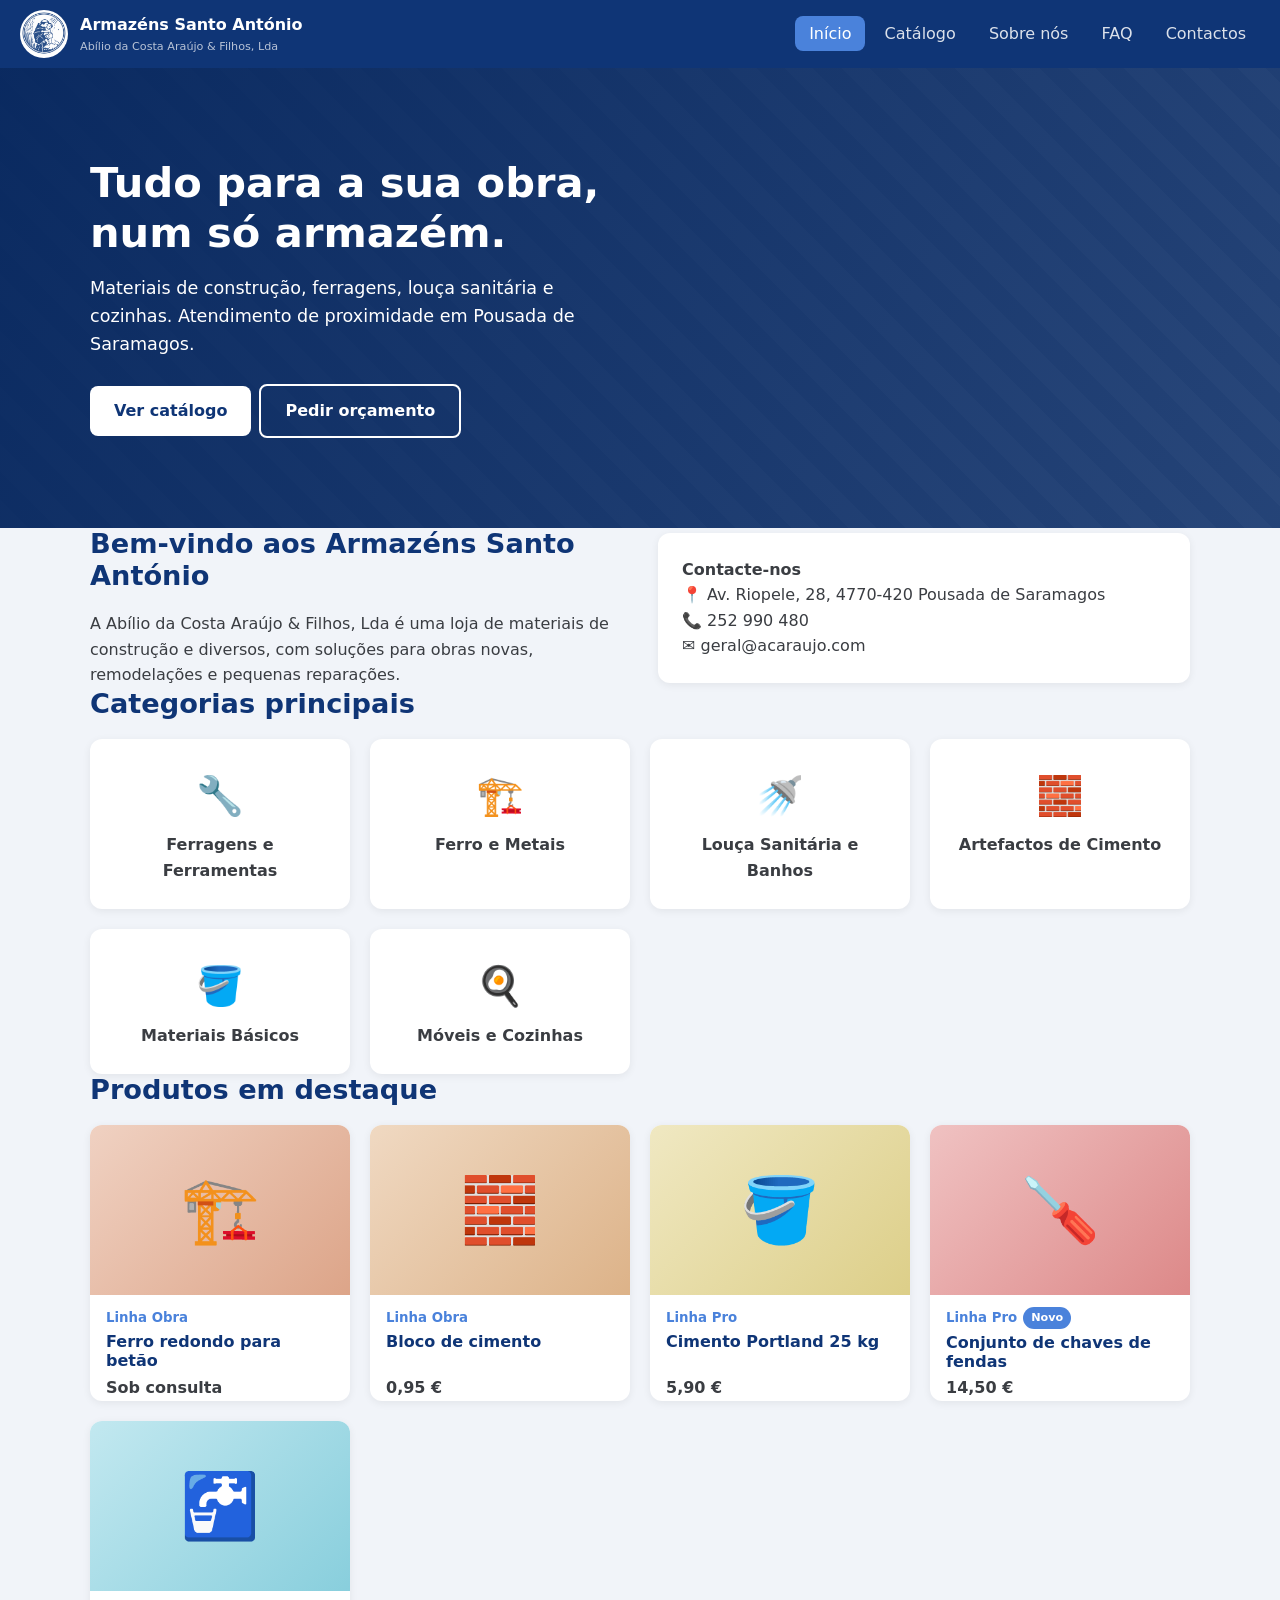
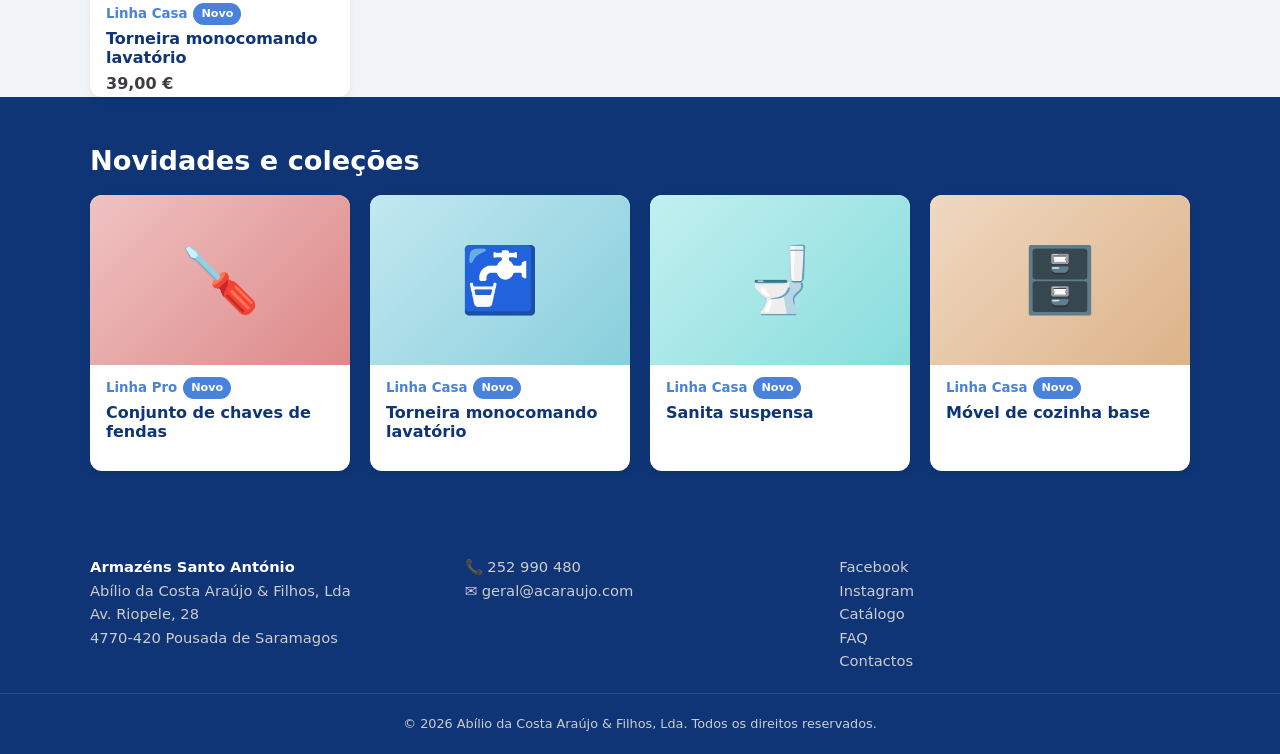
==== index.html @ 77e22154 "Initial commit" ====
<!DOCTYPE html>
<html lang="pt-PT">
<head>
<meta charset="UTF-8">
<meta name="viewport" content="width=device-width, initial-scale=1">
<title>Armazéns Santo António – Abílio da Costa Araújo & Filhos, Lda</title>
<meta name="description" content="Materiais de construção, ferragens, louça sanitária, cozinhas e muito mais em Pousada de Saramagos.">
<link rel="icon" href="logo.png">
<link rel="stylesheet" href="style.css">
</head>
<body>
<header class="top">
  <a class="logo" href="#/"><img src="logo.png" alt="Logotipo Armazéns Santo António"><div>Armazéns Santo António<small>Abílio da Costa Araújo & Filhos, Lda</small></div></a>
  <button id="burger" aria-label="Menu">☰</button>
  <nav id="nav">
    <a href="#/" data-r="">Início</a>
    <a href="#/catalogo" data-r="catalogo">Catálogo</a>
    <a href="#/sobre" data-r="sobre">Sobre nós</a>
    <a href="#/faq" data-r="faq">FAQ</a>
    <a href="#/contactos" data-r="contactos">Contactos</a>
  </nav>
</header>
<main id="app"></main>
<footer>
  <div class="wrap foot">
    <div><b>Armazéns Santo António</b><br>Abílio da Costa Araújo & Filhos, Lda<br>Av. Riopele, 28<br>4770-420 Pousada de Saramagos</div>
    <div>📞 <a href="tel:+351252990480">252 990 480</a><br>✉️ <a href="mailto:geral@acaraujo.com">geral@acaraujo.com</a></div>
    <div><a href="https://www.facebook.com/armazens.stoantonio/" target="_blank" rel="noopener">Facebook</a><br><a href="https://www.instagram.com/armazensstoantonio/" target="_blank" rel="noopener">Instagram</a><br><a href="#/catalogo">Catálogo</a><br><a href="#/faq">FAQ</a><br><a href="#/contactos">Contactos</a></div>
  </div>
  <p class="copy">© <span id="y"></span> Abílio da Costa Araújo & Filhos, Lda. Todos os direitos reservados.</p>
</footer>
<script src="script.js"></script>
</body>
</html>
---- style.css ----
:root{--o:hwb(217 29% 14%);--od:hsl(218, 84%, 27%);--k:hsl(218, 78%, 26%);--g:#f1f4f9;--w:#fff;--t:#3a3d42;--r:12px}
*{box-sizing:border-box;margin:0}
body{font:16px/1.6 system-ui,-apple-system,"Segoe UI",Roboto,sans-serif;color:var(--t);background:var(--g)}
a{color:inherit;text-decoration:none}
.wrap{max-width:1140px;margin:auto;padding:0 20px}
h1,h2,h3{color:var(--k);line-height:1.2}
h2{font-size:1.7rem;margin-bottom:18px}
section{padding:48px 0}
.top{position:sticky;top:0;z-index:9;background:var(--k);color:#fff;display:flex;align-items:center;justify-content:space-between;padding:10px 20px;flex-wrap:wrap}
.logo{display:flex;gap:12px;align-items:center;font-weight:700}
.logo img{background:#fff;width:48px;height:48px;border-radius:50%;padding:2px}
.logo small{display:block;font-weight:400;font-size:.7rem;opacity:.7}
nav a{padding:8px 14px;border-radius:8px;opacity:.85}
nav a:hover,nav a.on{background:var(--o);opacity:1}
#burger{display:none;background:none;border:0;color:#fff;font-size:1.6rem}
.hero{background:linear-gradient(120deg,rgba(5,37,92,.94),rgba(5,37,92,.6)),repeating-linear-gradient(45deg,#5f7ba8 0 20px,#5471a0 20px 40px);color:#fff;padding:90px 0}
.hero h1{color:#fff;font-size:2.6rem;max-width:620px}
.hero p{max-width:540px;margin:16px 0 26px;font-size:1.1rem}
.btn{display:inline-block;background:var(--o);color:#fff;padding:12px 24px;border-radius:8px;border:0;font:inherit;font-weight:600;cursor:pointer}
.btn:hover{background:#0a3a8a}
.hero .btn{background:#fff;color:var(--k)}.hero .btn.ghost{background:transparent;color:#fff}
.btn.ghost{background:transparent;border:2px solid #fff;margin-left:8px}
.grid{display:grid;gap:20px;grid-template-columns:repeat(auto-fill,minmax(230px,1fr))}
.cats a{background:var(--w);border-radius:var(--r);padding:26px 18px;text-align:center;font-weight:600;box-shadow:0 2px 8px #0001;transition:.2s}
.cats a:hover{transform:translateY(-4px);color:var(--o)}
.cats i{display:block;font-size:2.4rem;font-style:normal;margin-bottom:6px}
.card{background:var(--w);border-radius:var(--r);overflow:hidden;box-shadow:0 2px 8px #0001;display:flex;flex-direction:column;transition:.2s}
.card:hover{transform:translateY(-4px)}
.card>*:not(.ph){padding:0 16px}
.card small{margin-top:12px;color:var(--o);font-weight:600}
.card h3{font-size:1rem;margin:4px 0}
.card b{padding-bottom:16px;margin-top:auto}
.ph{height:170px;display:grid;place-items:center;font-size:4rem;background:linear-gradient(135deg,hsl(var(--h) 60% 85%),hsl(var(--h) 55% 70%))}
.tag{display:inline-block;background:var(--o);color:#fff;font-size:.7rem;padding:2px 8px;border-radius:20px;margin-left:6px;vertical-align:middle}
.band{background:var(--k);color:#fff}.band h2{color:#fff}
.two{display:grid;gap:36px;grid-template-columns:1fr 1fr;align-items:center}
.box{background:var(--w);border-radius:var(--r);padding:24px;box-shadow:0 2px 8px #0001}
.tools{display:flex;gap:10px;flex-wrap:wrap;margin-bottom:22px}
.tools input,.tools select,.form input,.form textarea{padding:10px 12px;border:1px solid #ccc;border-radius:8px;font:inherit;background:#fff}
.tools input[type=search]{flex:1;min-width:200px}
.crumb{margin:20px 0;font-size:.9rem;opacity:.7}
.gal{display:grid;gap:10px}
.gal .ph{height:340px;border-radius:var(--r);font-size:8rem}
.thumbs{display:flex;gap:10px}
.thumbs .ph{height:70px;width:90px;font-size:2rem;border-radius:8px;cursor:pointer;border:3px solid transparent}
.thumbs .ph.on{border-color:var(--o)}
.price{font-size:1.8rem;color:var(--od);font-weight:700;margin:10px 0}
.opts{display:flex;gap:8px;flex-wrap:wrap;margin:8px 0 16px}
.opts button{padding:7px 14px;border:2px solid #ccc;background:#fff;border-radius:8px;cursor:pointer;font:inherit}
.opts button.on{border-color:var(--o);color:var(--od);font-weight:600}
table{width:100%;border-collapse:collapse;margin:12px 0}
td{padding:8px 4px;border-bottom:1px solid #e3e0da}td:first-child{font-weight:600;width:40%}
details{background:var(--w);border-radius:10px;padding:14px 18px;margin-bottom:10px;box-shadow:0 2px 6px #0001}
summary{cursor:pointer;font-weight:600;color:var(--k)}
details p{margin-top:8px}
.form{display:grid;gap:12px}
.note{font-size:.8rem;opacity:.6;margin-top:10px}
footer{background:var(--k);color:#ccc;padding-top:36px;font-size:.92rem}
.foot{display:grid;gap:24px;grid-template-columns:repeat(auto-fit,minmax(220px,1fr))}
.foot b{color:#fff}
.copy{text-align:center;padding:20px;margin-top:20px;border-top:1px solid #ffffff1a;font-size:.8rem}
@media(max-width:760px){
 #burger{display:block}nav{display:none;width:100%}nav.open{display:flex;flex-direction:column}
 .two{grid-template-columns:1fr}.hero h1{font-size:1.9rem}
}

.about-logo{display:block;max-width:300px;width:100%;margin:auto}
.hours td:first-child{width:50%}
.soc a{color:var(--o);font-weight:600}
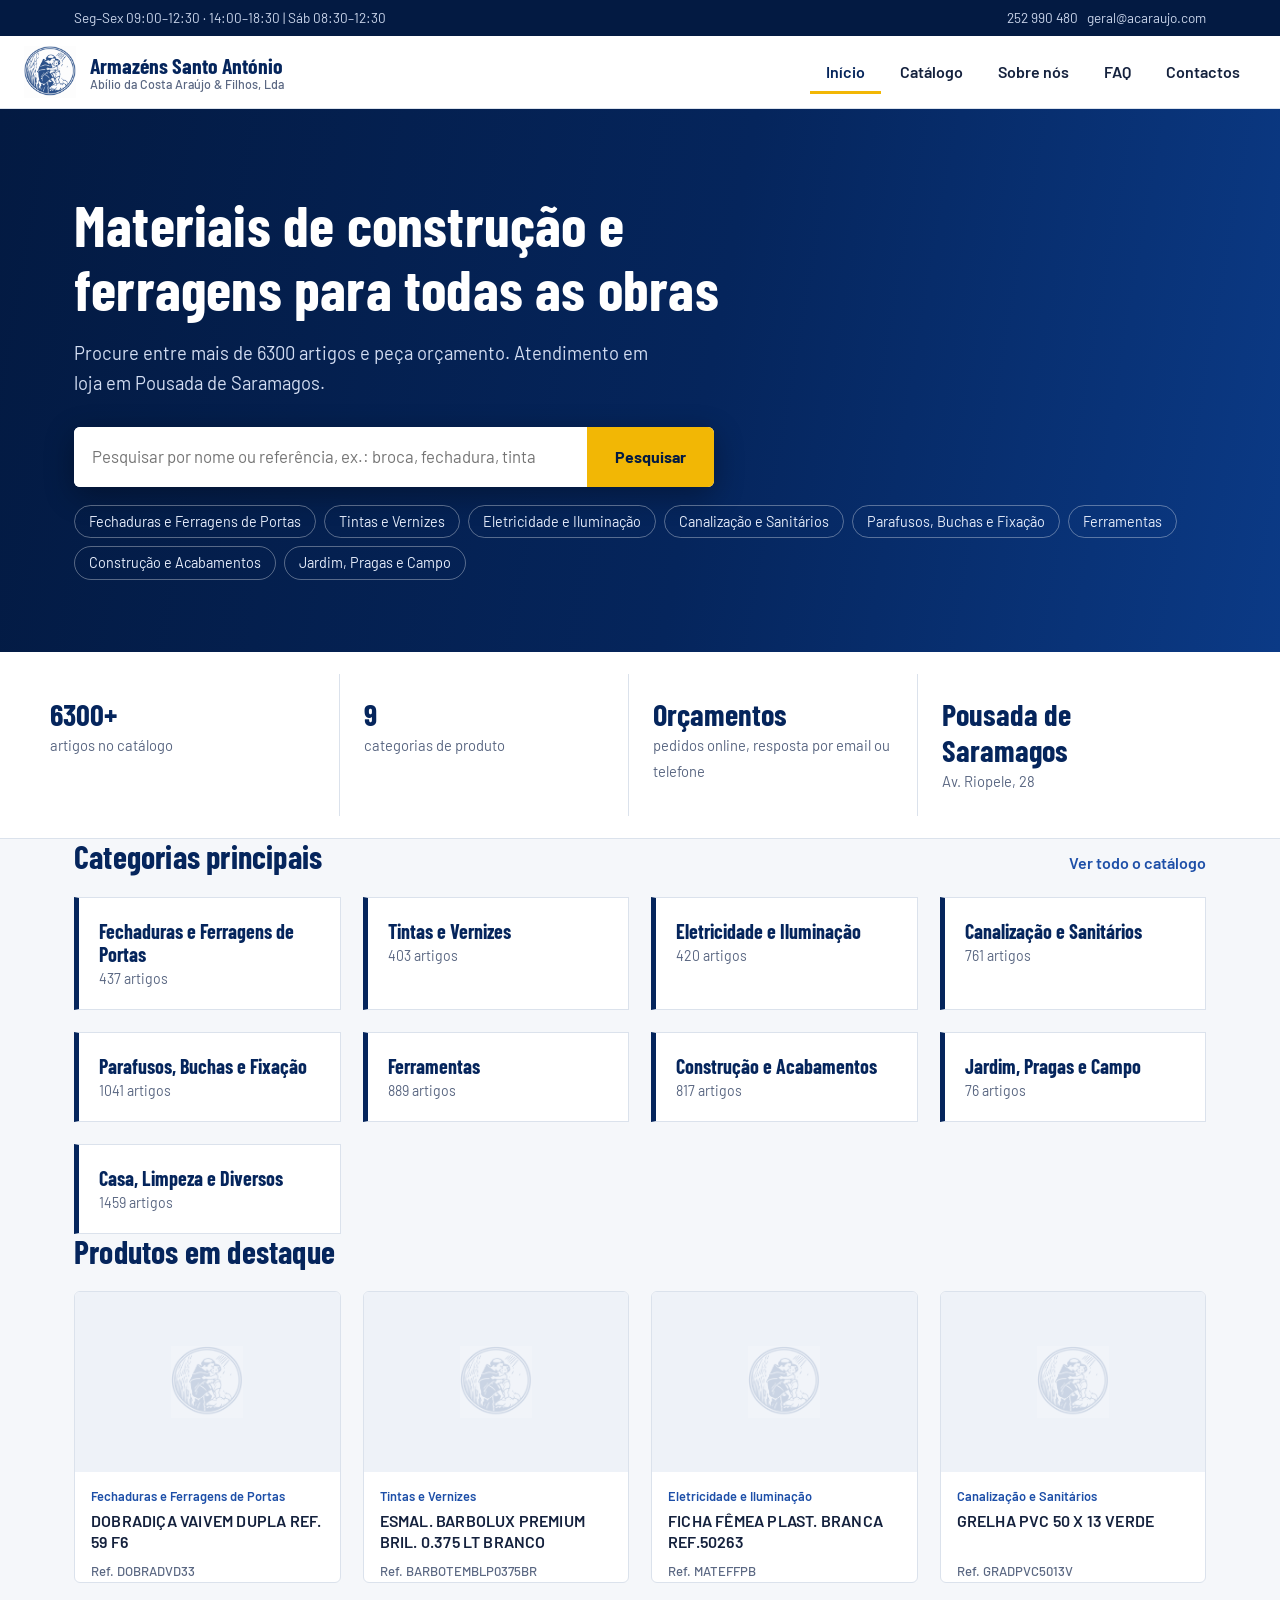
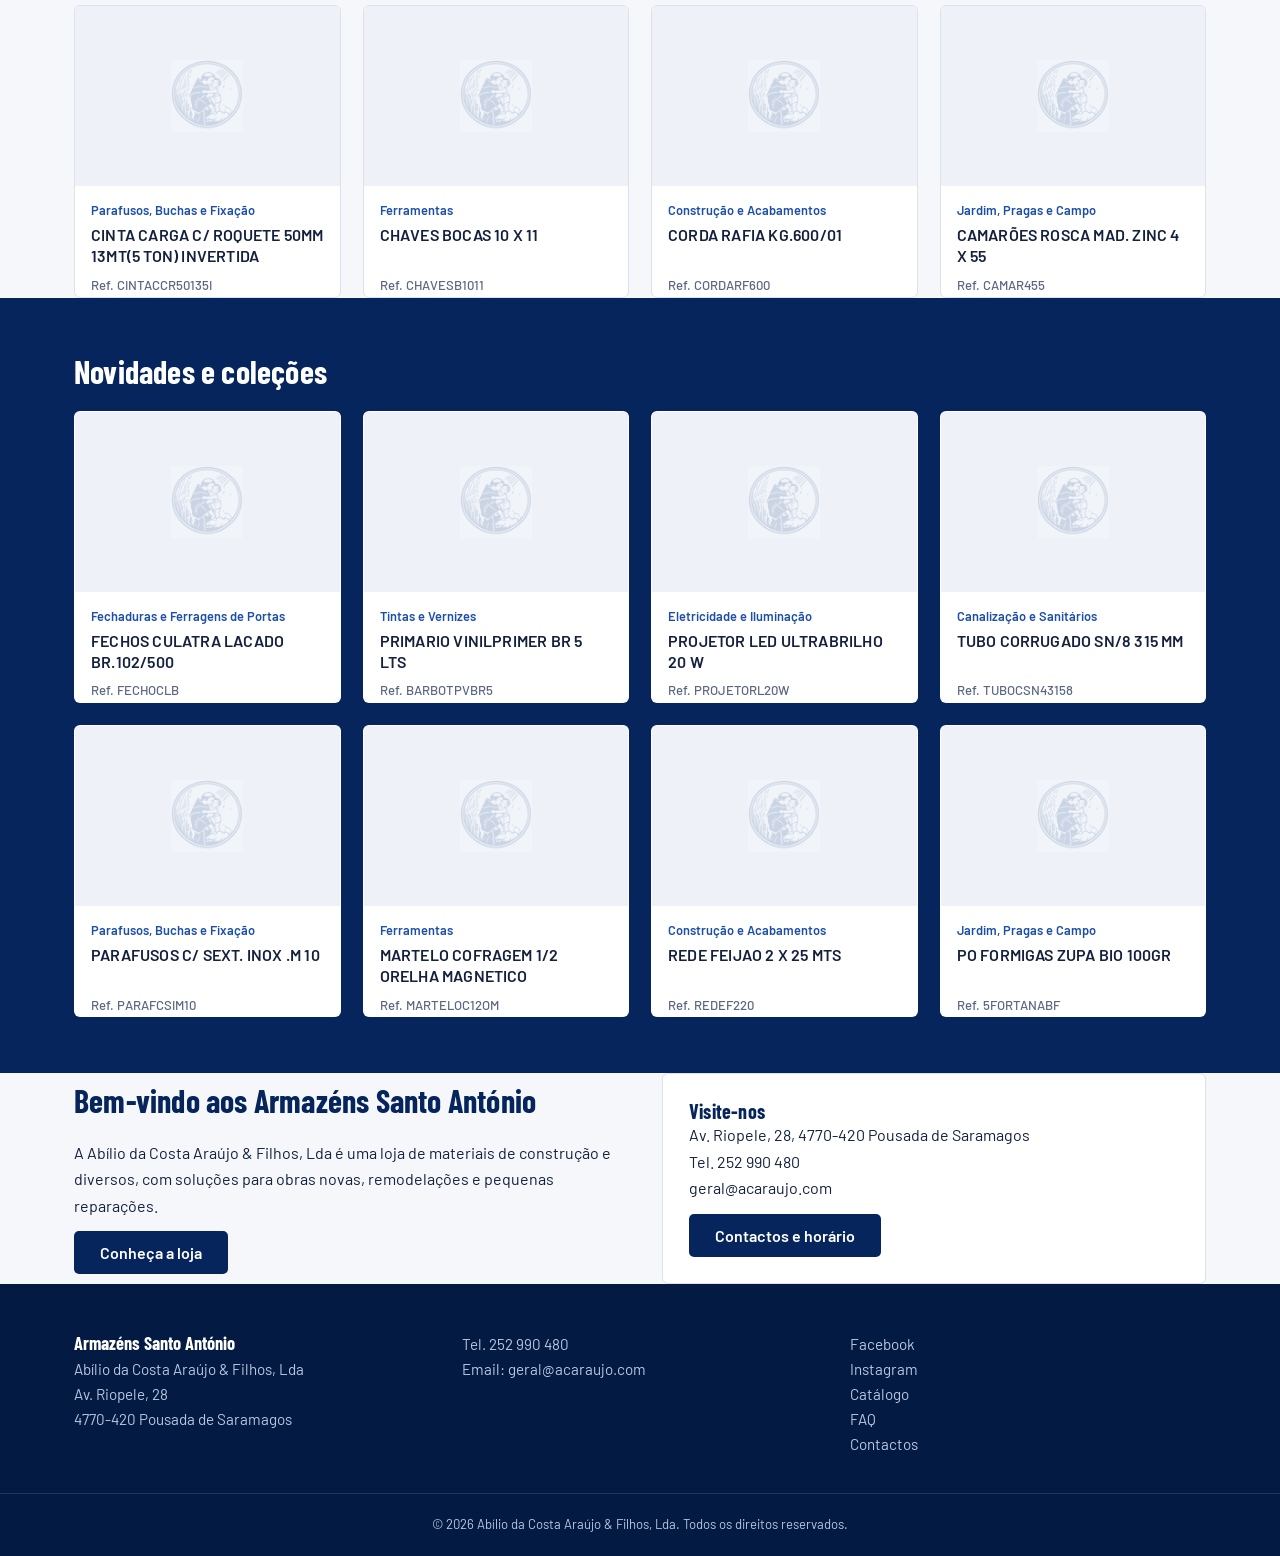
==== commit 284c041d: "v2.0" ====
--- a/index.html
+++ b/index.html
@@ -6,9 +6,12 @@
 <title>Armazéns Santo António – Abílio da Costa Araújo & Filhos, Lda</title>
 <meta name="description" content="Materiais de construção, ferragens, louça sanitária, cozinhas e muito mais em Pousada de Saramagos.">
 <link rel="icon" href="logo.png">
+<link rel="preconnect" href="https://fonts.googleapis.com"><link rel="preconnect" href="https://fonts.gstatic.com" crossorigin>
+<link href="https://fonts.googleapis.com/css2?family=Barlow:wght@400;500;600&family=Barlow+Condensed:wght@600;700&display=swap" rel="stylesheet">
 <link rel="stylesheet" href="style.css">
 </head>
 <body>
+<div class="util"><div class="wrap"><span>Seg–Sex 09:00–12:30 · 14:00–18:30 | Sáb 08:30–12:30</span><span><a href="tel:+351252990480">252 990 480</a> &nbsp; <a href="mailto:geral@acaraujo.com">geral@acaraujo.com</a></span></div></div>
 <header class="top">
   <a class="logo" href="#/"><img src="logo.png" alt="Logotipo Armazéns Santo António"><div>Armazéns Santo António<small>Abílio da Costa Araújo & Filhos, Lda</small></div></a>
   <button id="burger" aria-label="Menu">☰</button>
@@ -24,11 +27,12 @@
 <footer>
   <div class="wrap foot">
     <div><b>Armazéns Santo António</b><br>Abílio da Costa Araújo & Filhos, Lda<br>Av. Riopele, 28<br>4770-420 Pousada de Saramagos</div>
-    <div>📞 <a href="tel:+351252990480">252 990 480</a><br>✉️ <a href="mailto:geral@acaraujo.com">geral@acaraujo.com</a></div>
+    <div>Tel. <a href="tel:+351252990480">252 990 480</a><br>Email: <a href="mailto:geral@acaraujo.com">geral@acaraujo.com</a></div>
     <div><a href="https://www.facebook.com/armazens.stoantonio/" target="_blank" rel="noopener">Facebook</a><br><a href="https://www.instagram.com/armazensstoantonio/" target="_blank" rel="noopener">Instagram</a><br><a href="#/catalogo">Catálogo</a><br><a href="#/faq">FAQ</a><br><a href="#/contactos">Contactos</a></div>
   </div>
   <p class="copy">© <span id="y"></span> Abílio da Costa Araújo & Filhos, Lda. Todos os direitos reservados.</p>
 </footer>
+<script src="produtos.js"></script>
 <script src="script.js"></script>
 </body>
 </html>
--- a/style.css
+++ b/style.css
@@ -1,69 +1,95 @@
-:root{--o:hwb(217 29% 14%);--od:hsl(218, 84%, 27%);--k:hsl(218, 78%, 26%);--g:#f1f4f9;--w:#fff;--t:#3a3d42;--r:12px}
+:root{--navy:#05255c;--deep:#031a42;--blue:#1d4fa8;--ink:#14213d;--mut:#5a6782;--bg:#f5f7fa;--line:#dbe2ec;--acc:#f2b705;--w:#fff;--o:var(--blue);--od:var(--navy);--k:var(--navy);--t:var(--ink)}
 *{box-sizing:border-box;margin:0}
-body{font:16px/1.6 system-ui,-apple-system,"Segoe UI",Roboto,sans-serif;color:var(--t);background:var(--g)}
+html{scroll-behavior:smooth}
+body{font:16px/1.65 "Barlow",system-ui,sans-serif;color:var(--ink);background:var(--bg)}
 a{color:inherit;text-decoration:none}
-.wrap{max-width:1140px;margin:auto;padding:0 20px}
-h1,h2,h3{color:var(--k);line-height:1.2}
-h2{font-size:1.7rem;margin-bottom:18px}
-section{padding:48px 0}
-.top{position:sticky;top:0;z-index:9;background:var(--k);color:#fff;display:flex;align-items:center;justify-content:space-between;padding:10px 20px;flex-wrap:wrap}
-.logo{display:flex;gap:12px;align-items:center;font-weight:700}
-.logo img{background:#fff;width:48px;height:48px;border-radius:50%;padding:2px}
-.logo small{display:block;font-weight:400;font-size:.7rem;opacity:.7}
-nav a{padding:8px 14px;border-radius:8px;opacity:.85}
-nav a:hover,nav a.on{background:var(--o);opacity:1}
-#burger{display:none;background:none;border:0;color:#fff;font-size:1.6rem}
-.hero{background:linear-gradient(120deg,rgba(5,37,92,.94),rgba(5,37,92,.6)),repeating-linear-gradient(45deg,#5f7ba8 0 20px,#5471a0 20px 40px);color:#fff;padding:90px 0}
-.hero h1{color:#fff;font-size:2.6rem;max-width:620px}
-.hero p{max-width:540px;margin:16px 0 26px;font-size:1.1rem}
-.btn{display:inline-block;background:var(--o);color:#fff;padding:12px 24px;border-radius:8px;border:0;font:inherit;font-weight:600;cursor:pointer}
-.btn:hover{background:#0a3a8a}
-.hero .btn{background:#fff;color:var(--k)}.hero .btn.ghost{background:transparent;color:#fff}
-.btn.ghost{background:transparent;border:2px solid #fff;margin-left:8px}
-.grid{display:grid;gap:20px;grid-template-columns:repeat(auto-fill,minmax(230px,1fr))}
-.cats a{background:var(--w);border-radius:var(--r);padding:26px 18px;text-align:center;font-weight:600;box-shadow:0 2px 8px #0001;transition:.2s}
-.cats a:hover{transform:translateY(-4px);color:var(--o)}
-.cats i{display:block;font-size:2.4rem;font-style:normal;margin-bottom:6px}
-.card{background:var(--w);border-radius:var(--r);overflow:hidden;box-shadow:0 2px 8px #0001;display:flex;flex-direction:column;transition:.2s}
-.card:hover{transform:translateY(-4px)}
+:focus-visible{outline:3px solid var(--acc);outline-offset:2px}
+h1,h2,h3{font-family:"Barlow Condensed","Barlow",sans-serif;color:var(--navy);line-height:1.1;font-weight:700;letter-spacing:.2px}
+h1{font-size:2.4rem}h2{font-size:2rem;margin-bottom:22px}h3{font-size:1.25rem}
+.wrap{max-width:1180px;margin:auto;padding:0 24px}
+section{padding:56px 0}
+.util{background:var(--deep);color:#c9d4ea;font-size:.85rem}
+.util .wrap{display:flex;justify-content:space-between;gap:16px;padding-top:7px;padding-bottom:7px;flex-wrap:wrap}
+.util a:hover{color:#fff}
+.top{position:sticky;top:0;z-index:9;background:var(--w);border-bottom:1px solid var(--line);display:flex;align-items:center;justify-content:space-between;padding:10px 24px;flex-wrap:wrap}
+.logo{display:flex;gap:14px;align-items:center;color:var(--navy);font:700 1.35rem/1.1 "Barlow Condensed",sans-serif}
+.logo img{width:52px;height:52px}
+.logo small{display:block;font:500 .78rem "Barlow",sans-serif;color:var(--mut)}
+nav a{padding:10px 16px;font-weight:600;color:var(--ink);border-bottom:3px solid transparent}
+nav a:hover{color:var(--blue)}nav a.on{border-color:var(--acc);color:var(--navy)}
+#burger{display:none;background:none;border:1px solid var(--line);border-radius:6px;font-size:1.4rem;padding:2px 10px;color:var(--navy)}
+.hero{background:linear-gradient(100deg,var(--deep) 0,var(--navy) 55%,#0b3a86);color:#fff;padding:84px 0 72px}
+.hero h1{color:#fff;font-size:3.6rem;max-width:760px}
+.hero p{max-width:600px;margin:18px 0 28px;font-size:1.15rem;color:#d3ddf2}
+.search{display:flex;max-width:640px;background:#fff;border-radius:6px;overflow:hidden;box-shadow:0 8px 30px #0005}
+.search input{flex:1;border:0;padding:16px 18px;font:inherit;font-size:1.05rem;min-width:0}
+.search button{border:0;background:var(--acc);color:var(--deep);font:700 1rem "Barlow";padding:0 28px;cursor:pointer}
+.search button:hover{background:#ffcb2e}
+.chips{display:flex;flex-wrap:wrap;gap:8px;margin-top:18px}
+.chips a{border:1px solid #ffffff55;border-radius:20px;padding:4px 14px;font-size:.9rem;color:#e6edfb}
+.chips a:hover{background:#fff;color:var(--navy)}
+.btn{display:inline-block;background:var(--navy);color:#fff;padding:12px 26px;border-radius:5px;border:0;font:600 1rem "Barlow";cursor:pointer}
+.btn:hover{background:var(--blue)}
+.btn[disabled]{opacity:.4;cursor:default}
+.facts{background:var(--w);border-bottom:1px solid var(--line)}
+.facts .wrap{display:grid;grid-template-columns:repeat(auto-fit,minmax(220px,1fr));gap:0}
+.facts div{padding:22px 24px;border-left:1px solid var(--line)}
+.facts div:first-child{border-left:0;padding-left:0}
+.facts b{display:block;font:700 1.9rem "Barlow Condensed";color:var(--navy)}
+.facts span{color:var(--mut);font-size:.92rem}
+.grid{display:grid;gap:22px;grid-template-columns:repeat(auto-fill,minmax(240px,1fr))}
+.cats a{background:var(--w);border:1px solid var(--line);border-left:5px solid var(--navy);padding:22px 20px;font:700 1.25rem/1.15 "Barlow Condensed";color:var(--navy)}
+.cats a:hover{border-left-color:var(--acc);background:#fbfcfe}
+.cats small{display:block;font:400 .88rem "Barlow";color:var(--mut);margin-top:4px}
+.card{background:var(--w);border:1px solid var(--line);border-radius:6px;overflow:hidden;display:flex;flex-direction:column}
+.card:hover{border-color:var(--blue);box-shadow:0 6px 18px #05255c1a}
 .card>*:not(.ph){padding:0 16px}
-.card small{margin-top:12px;color:var(--o);font-weight:600}
-.card h3{font-size:1rem;margin:4px 0}
-.card b{padding-bottom:16px;margin-top:auto}
-.ph{height:170px;display:grid;place-items:center;font-size:4rem;background:linear-gradient(135deg,hsl(var(--h) 60% 85%),hsl(var(--h) 55% 70%))}
-.tag{display:inline-block;background:var(--o);color:#fff;font-size:.7rem;padding:2px 8px;border-radius:20px;margin-left:6px;vertical-align:middle}
-.band{background:var(--k);color:#fff}.band h2{color:#fff}
-.two{display:grid;gap:36px;grid-template-columns:1fr 1fr;align-items:center}
-.box{background:var(--w);border-radius:var(--r);padding:24px;box-shadow:0 2px 8px #0001}
-.tools{display:flex;gap:10px;flex-wrap:wrap;margin-bottom:22px}
-.tools input,.tools select,.form input,.form textarea{padding:10px 12px;border:1px solid #ccc;border-radius:8px;font:inherit;background:#fff}
-.tools input[type=search]{flex:1;min-width:200px}
-.crumb{margin:20px 0;font-size:.9rem;opacity:.7}
-.gal{display:grid;gap:10px}
-.gal .ph{height:340px;border-radius:var(--r);font-size:8rem}
-.thumbs{display:flex;gap:10px}
-.thumbs .ph{height:70px;width:90px;font-size:2rem;border-radius:8px;cursor:pointer;border:3px solid transparent}
-.thumbs .ph.on{border-color:var(--o)}
-.price{font-size:1.8rem;color:var(--od);font-weight:700;margin:10px 0}
-.opts{display:flex;gap:8px;flex-wrap:wrap;margin:8px 0 16px}
-.opts button{padding:7px 14px;border:2px solid #ccc;background:#fff;border-radius:8px;cursor:pointer;font:inherit}
-.opts button.on{border-color:var(--o);color:var(--od);font-weight:600}
-table{width:100%;border-collapse:collapse;margin:12px 0}
-td{padding:8px 4px;border-bottom:1px solid #e3e0da}td:first-child{font-weight:600;width:40%}
-details{background:var(--w);border-radius:10px;padding:14px 18px;margin-bottom:10px;box-shadow:0 2px 6px #0001}
-summary{cursor:pointer;font-weight:600;color:var(--k)}
-details p{margin-top:8px}
+.card small{margin-top:14px;color:var(--blue);font-weight:600;font-size:.8rem}
+.card h3{font:600 1rem/1.3 "Barlow";color:var(--ink);margin:4px 0 8px;word-break:break-word}
+.card b{padding-bottom:16px;margin-top:auto;font-size:.82rem;font-weight:500;color:var(--mut)}
+.ph{position:relative;overflow:hidden;height:180px;display:grid;place-items:center;background:#eef2f8}
+.ph span{display:block;width:72px;height:72px;background:url(logo.png) center/contain no-repeat;opacity:.18}
+.ph img{position:absolute;inset:0;width:100%;height:100%;object-fit:contain;background:#fff}
+.band{background:var(--navy);color:#fff}.band h2{color:#fff}
+.band .card{border-color:transparent}
+.sec-head{display:flex;justify-content:space-between;align-items:baseline;gap:16px}
+.sec-head a{color:var(--blue);font-weight:600}
+.two{display:grid;gap:44px;grid-template-columns:1fr 1fr;align-items:center}
+.two p+p,.two p+h3{margin-top:12px}
+.box{background:var(--w);border:1px solid var(--line);border-radius:6px;padding:26px}
+.shop{display:grid;grid-template-columns:250px 1fr;gap:32px;align-items:start}
+.side{background:var(--w);border:1px solid var(--line);border-radius:6px;padding:16px;position:sticky;top:90px}
+.side h3{margin-bottom:8px}
+.side a{display:flex;justify-content:space-between;padding:8px 10px;border-radius:5px;font-size:.95rem}
+.side a:hover{background:var(--bg)}
+.side a.on{background:var(--navy);color:#fff}
+.side em{font-style:normal;opacity:.6;font-size:.85rem}
+.tools{display:flex;gap:10px;margin-bottom:14px}
+.tools input,.tools select,.form input,.form textarea{padding:11px 13px;border:1px solid #c5cedc;border-radius:5px;font:inherit;background:#fff;color:var(--ink)}
+.tools input[type=search]{flex:1;min-width:0}
+.crumb{margin:24px 0;font-size:.9rem;color:var(--mut)}.crumb a:hover{color:var(--blue)}
+.gal .bigph{height:380px;border:1px solid var(--line);border-radius:6px}
+.gal .bigph span{width:140px;height:140px}
+.price{font:700 1.5rem "Barlow Condensed";color:var(--blue);margin:10px 0 14px}
+table{width:100%;border-collapse:collapse;margin:14px 0 22px}
+td{padding:10px 4px;border-bottom:1px solid var(--line)}td:first-child{font-weight:600;width:40%;color:var(--mut)}
+details{background:var(--w);border:1px solid var(--line);border-radius:6px;padding:16px 20px;margin-bottom:10px}
+summary{cursor:pointer;font-weight:600;color:var(--navy)}details p{margin-top:8px}
 .form{display:grid;gap:12px}
-.note{font-size:.8rem;opacity:.6;margin-top:10px}
-footer{background:var(--k);color:#ccc;padding-top:36px;font-size:.92rem}
-.foot{display:grid;gap:24px;grid-template-columns:repeat(auto-fit,minmax(220px,1fr))}
-.foot b{color:#fff}
-.copy{text-align:center;padding:20px;margin-top:20px;border-top:1px solid #ffffff1a;font-size:.8rem}
-@media(max-width:760px){
+.note{font-size:.82rem;color:var(--mut);margin-top:8px}
+.soc a{color:var(--blue);font-weight:600}
+.about-logo{display:block;max-width:300px;width:100%;margin:auto}
+.pager{display:flex;gap:16px;align-items:center;justify-content:center;margin-top:30px}
+.values{display:grid;gap:28px;grid-template-columns:repeat(auto-fit,minmax(220px,1fr))}
+.values h3{color:var(--acc)}.values p{color:#d3ddf2}
+footer{background:var(--deep);color:#b9c6e0;padding-top:48px;font-size:.95rem}
+.foot{display:grid;gap:32px;grid-template-columns:repeat(auto-fit,minmax(220px,1fr))}
+.foot b{color:#fff;font:700 1.15rem "Barlow Condensed"}
+.foot a:hover{color:#fff}
+.copy{text-align:center;padding:20px;margin-top:36px;border-top:1px solid #ffffff1f;font-size:.82rem}
+@media(max-width:820px){
  #burger{display:block}nav{display:none;width:100%}nav.open{display:flex;flex-direction:column}
- .two{grid-template-columns:1fr}.hero h1{font-size:1.9rem}
+ .two,.shop{grid-template-columns:1fr}.side{position:static}.hero h1{font-size:2.5rem}.hero{padding:56px 0}
+ .facts div{border-left:0;padding-left:0}.tools{flex-wrap:wrap}
 }
-
-.about-logo{display:block;max-width:300px;width:100%;margin:auto}
-.hours td:first-child{width:50%}
-.soc a{color:var(--o);font-weight:600}
+@media(prefers-reduced-motion:reduce){html{scroll-behavior:auto}}
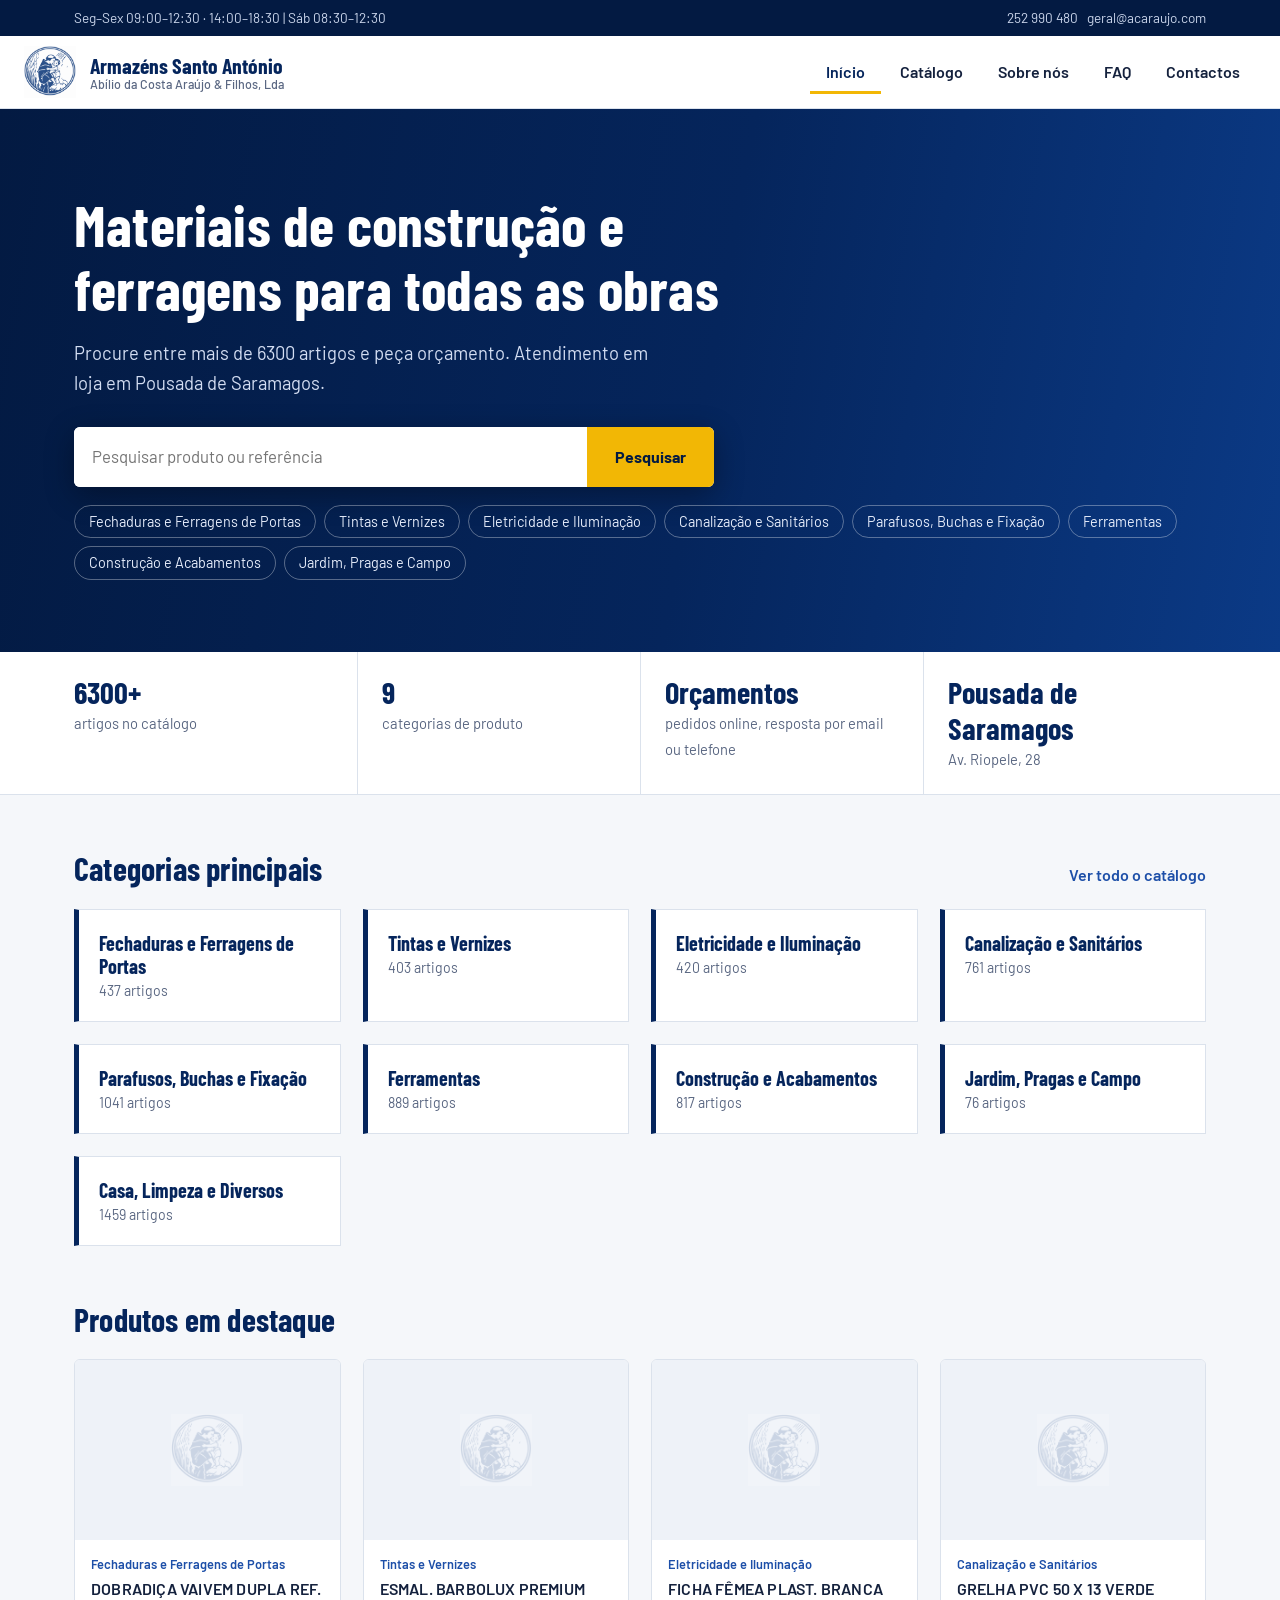
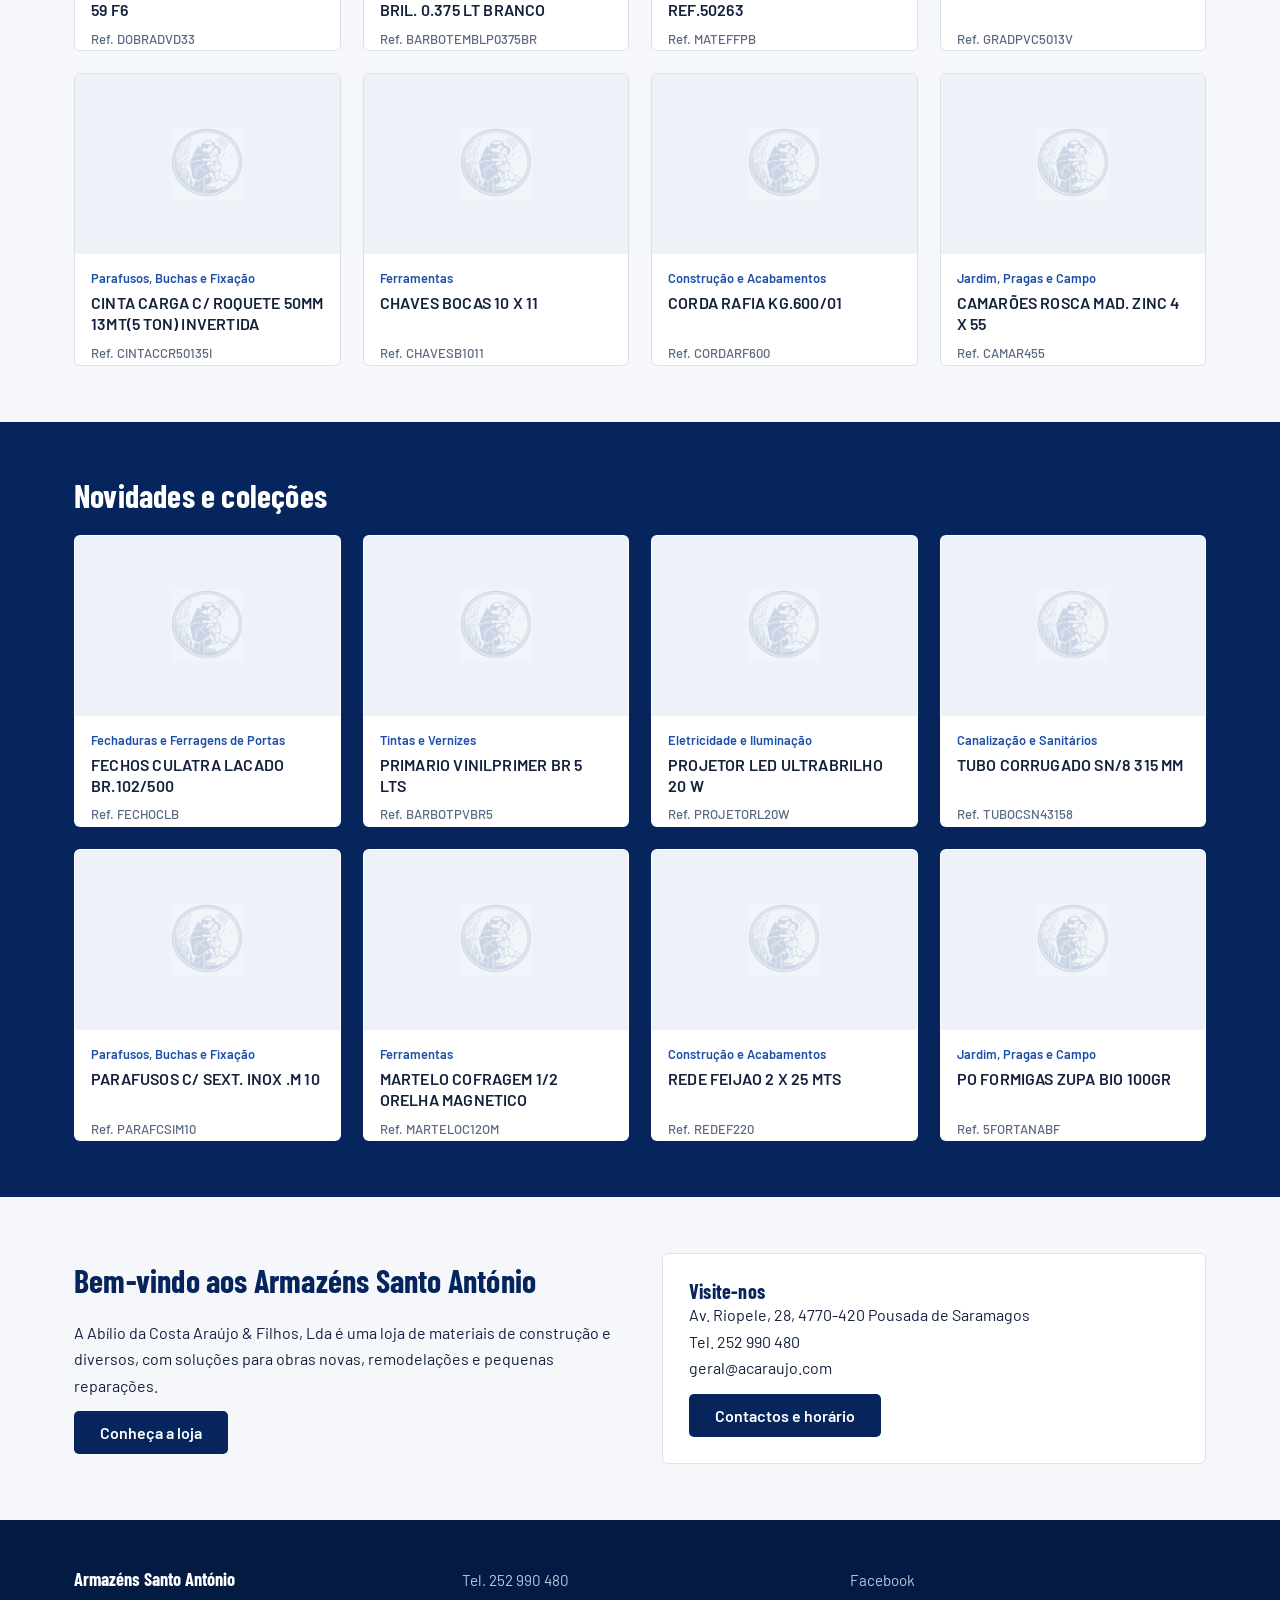
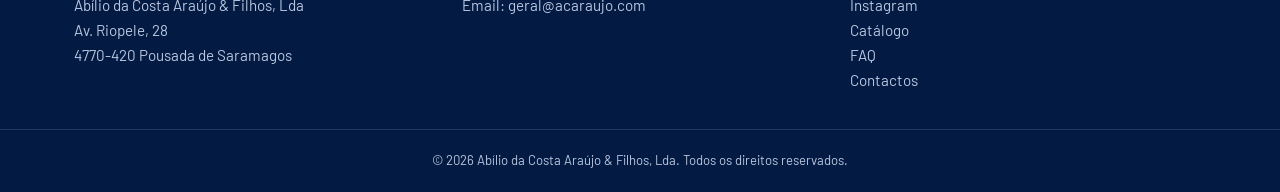
==== commit 176a0eee: "update" ====
--- a/index.html
+++ b/index.html
@@ -2,7 +2,7 @@
 <html lang="pt-PT">
 <head>
 <meta charset="UTF-8">
-<meta name="viewport" content="width=device-width, initial-scale=1">
+<meta name="viewport" content="width=device-width, initial-scale=1, viewport-fit=cover">
 <title>Armazéns Santo António – Abílio da Costa Araújo & Filhos, Lda</title>
 <meta name="description" content="Materiais de construção, ferragens, louça sanitária, cozinhas e muito mais em Pousada de Saramagos.">
 <link rel="icon" href="logo.png">
@@ -11,10 +11,10 @@
 <link rel="stylesheet" href="style.css">
 </head>
 <body>
-<div class="util"><div class="wrap"><span>Seg–Sex 09:00–12:30 · 14:00–18:30 | Sáb 08:30–12:30</span><span><a href="tel:+351252990480">252 990 480</a> &nbsp; <a href="mailto:geral@acaraujo.com">geral@acaraujo.com</a></span></div></div>
+<div class="util"><div class="wrap"><span class="uh">Seg–Sex 09:00–12:30 · 14:00–18:30 | Sáb 08:30–12:30</span><span><a href="tel:+351252990480">252 990 480</a> &nbsp; <a href="mailto:geral@acaraujo.com">geral@acaraujo.com</a></span></div></div>
 <header class="top">
   <a class="logo" href="#/"><img src="logo.png" alt="Logotipo Armazéns Santo António"><div>Armazéns Santo António<small>Abílio da Costa Araújo & Filhos, Lda</small></div></a>
-  <button id="burger" aria-label="Menu">☰</button>
+  <button id="burger" aria-label="Abrir menu" aria-expanded="false">☰</button>
   <nav id="nav">
     <a href="#/" data-r="">Início</a>
     <a href="#/catalogo" data-r="catalogo">Catálogo</a>
@@ -33,6 +33,8 @@
   <p class="copy">© <span id="y"></span> Abílio da Costa Araújo & Filhos, Lda. Todos os direitos reservados.</p>
 </footer>
 <script src="produtos.js"></script>
-<script src="script.js"></script>
+<script src="config.js"></script>
+<script src="custom.js"></script>
+<script src="loader.js"></script>
 </body>
 </html>
--- a/style.css
+++ b/style.css
@@ -33,8 +33,8 @@
 .btn[disabled]{opacity:.4;cursor:default}
 .facts{background:var(--w);border-bottom:1px solid var(--line)}
 .facts .wrap{display:grid;grid-template-columns:repeat(auto-fit,minmax(220px,1fr));gap:0}
-.facts div{padding:22px 24px;border-left:1px solid var(--line)}
-.facts div:first-child{border-left:0;padding-left:0}
+.facts .wrap>div{padding:22px 24px;border-left:1px solid var(--line)}
+.facts .wrap>div:first-child{border-left:0;padding-left:0}
 .facts b{display:block;font:700 1.9rem "Barlow Condensed";color:var(--navy)}
 .facts span{color:var(--mut);font-size:.92rem}
 .grid{display:grid;gap:22px;grid-template-columns:repeat(auto-fill,minmax(240px,1fr))}
@@ -90,6 +90,68 @@
 @media(max-width:820px){
  #burger{display:block}nav{display:none;width:100%}nav.open{display:flex;flex-direction:column}
  .two,.shop{grid-template-columns:1fr}.side{position:static}.hero h1{font-size:2.5rem}.hero{padding:56px 0}
- .facts div{border-left:0;padding-left:0}.tools{flex-wrap:wrap}
+.tools{flex-wrap:wrap}
 }
 @media(prefers-reduced-motion:reduce){html{scroll-behavior:auto}}
+
+.mob{display:none}
+@media(max-width:820px){
+ body{font-size:16px}
+ .wrap{padding:0 16px}section{padding:36px 0}
+ h1{font-size:1.9rem}h2{font-size:1.55rem;margin-bottom:16px}
+ .util .wrap{justify-content:center;padding-top:6px;padding-bottom:6px}.uh{display:none}
+ .top{padding:8px 16px;flex-wrap:wrap}
+ .logo{font-size:1.1rem;gap:10px}.logo img{width:40px;height:40px}.logo small{display:none}
+ #burger{margin-left:auto}
+ nav{order:3;margin:8px -16px 0;border-top:1px solid var(--line)}
+ nav a{padding:14px 16px;border-bottom:1px solid var(--line);border-left:4px solid transparent}
+ nav a.on{border-left-color:var(--acc);border-bottom-color:var(--line);background:var(--bg)}
+ .hero{padding:40px 0 36px}.hero h1{font-size:2.1rem}.hero p{font-size:1rem;margin:12px 0 20px}
+ .search{flex-direction:column;box-shadow:none;background:none;gap:8px;overflow:visible}
+ .search input{border-radius:6px;padding:15px}.search button{border-radius:6px;padding:14px}
+ .chips{gap:6px}.chips a{font-size:.82rem;padding:3px 11px}
+ .facts .wrap{grid-template-columns:1fr 1fr}
+ .facts b{font-size:1.35rem}.facts span{font-size:.82rem;line-height:1.3;display:block}
+ .grid{grid-template-columns:repeat(2,1fr);gap:12px}
+ .grid.cats{grid-template-columns:1fr}.cats a{padding:16px}
+ .ph{height:130px}.card>*:not(.ph){padding:0 12px}.card h3{font-size:.9rem}.card b{padding-bottom:12px}
+ .sec-head{flex-direction:column;gap:2px}
+ .two{gap:24px}.box{padding:20px}
+ .side{display:none}.mob{display:block}
+ .tools{flex-direction:column}.tools select,.tools input{width:100%}
+ .gal .bigph{height:260px}.gal .bigph span{width:100px;height:100px}
+ .btn{display:block;text-align:center;width:100%}.pager .btn{width:auto;padding:10px 14px}
+ .pager{gap:8px;font-size:.9rem}
+ .hero .btn,.search button{width:100%}
+ .foot{grid-template-columns:1fr;gap:22px}
+ iframe{height:220px!important}
+}
+@media(max-width:360px){.grid{grid-template-columns:1fr}.hero h1{font-size:1.8rem}}
+/* margens seguras (iPhone com notch) e faixa de números */
+.wrap{padding-left:max(24px,env(safe-area-inset-left));padding-right:max(24px,env(safe-area-inset-right))}
+.top{padding-left:max(24px,env(safe-area-inset-left));padding-right:max(24px,env(safe-area-inset-right))}
+@media(max-width:820px){
+ .wrap{padding-left:max(20px,env(safe-area-inset-left));padding-right:max(20px,env(safe-area-inset-right))}
+ .top{padding-left:max(20px,env(safe-area-inset-left));padding-right:max(20px,env(safe-area-inset-right))}
+ nav{margin-left:calc(-1*max(20px,env(safe-area-inset-left)));margin-right:calc(-1*max(20px,env(safe-area-inset-right)))}
+ .facts .wrap{gap:0;padding-top:8px;padding-bottom:8px}
+ .facts .wrap>div,.facts .wrap>div:first-child{padding:16px 14px;border:0;border-bottom:1px solid var(--line)}
+ .facts .wrap>div:nth-child(odd){border-right:1px solid var(--line);padding-left:0}
+ .facts .wrap>div:nth-child(even){padding-left:16px}
+ .facts .wrap>div:nth-last-child(-n+2){border-bottom:0}
+ section.wrap{padding-top:36px;padding-bottom:36px}
+ .sec-head h2{margin-bottom:6px}
+}
+
+section.wrap{padding-top:56px;padding-bottom:56px}
+section.wrap.nopad{padding-top:0}
+@media(max-width:820px){section.wrap{padding-top:36px;padding-bottom:36px}section.wrap.nopad{padding-top:0}}
+
+.tag{display:inline-block;margin-left:8px;background:var(--acc);color:var(--deep);font-size:.7rem;font-weight:700;padding:1px 8px;border-radius:10px}
+.pv{color:var(--blue);font-weight:700;font-size:.95rem}.pv s{color:var(--mut);font-weight:400;font-size:.8rem}
+.price s{color:var(--mut);font-size:1rem;font-weight:400}
+.banner{position:relative;display:block;border-radius:6px;overflow:hidden;background:var(--navy)}
+.banner img{display:block;width:100%;height:auto;min-height:150px;max-height:340px;object-fit:cover}
+.banner div{position:absolute;left:0;right:0;bottom:0;padding:28px 24px 18px;background:linear-gradient(transparent,#031a42dd);color:#fff}
+.banner h3{color:#fff;font-size:1.7rem}.banner p{margin:2px 0 0}
+@media(max-width:820px){.banner div{padding:20px 14px 12px}.banner h3{font-size:1.25rem}.banner p{font-size:.9rem}}
